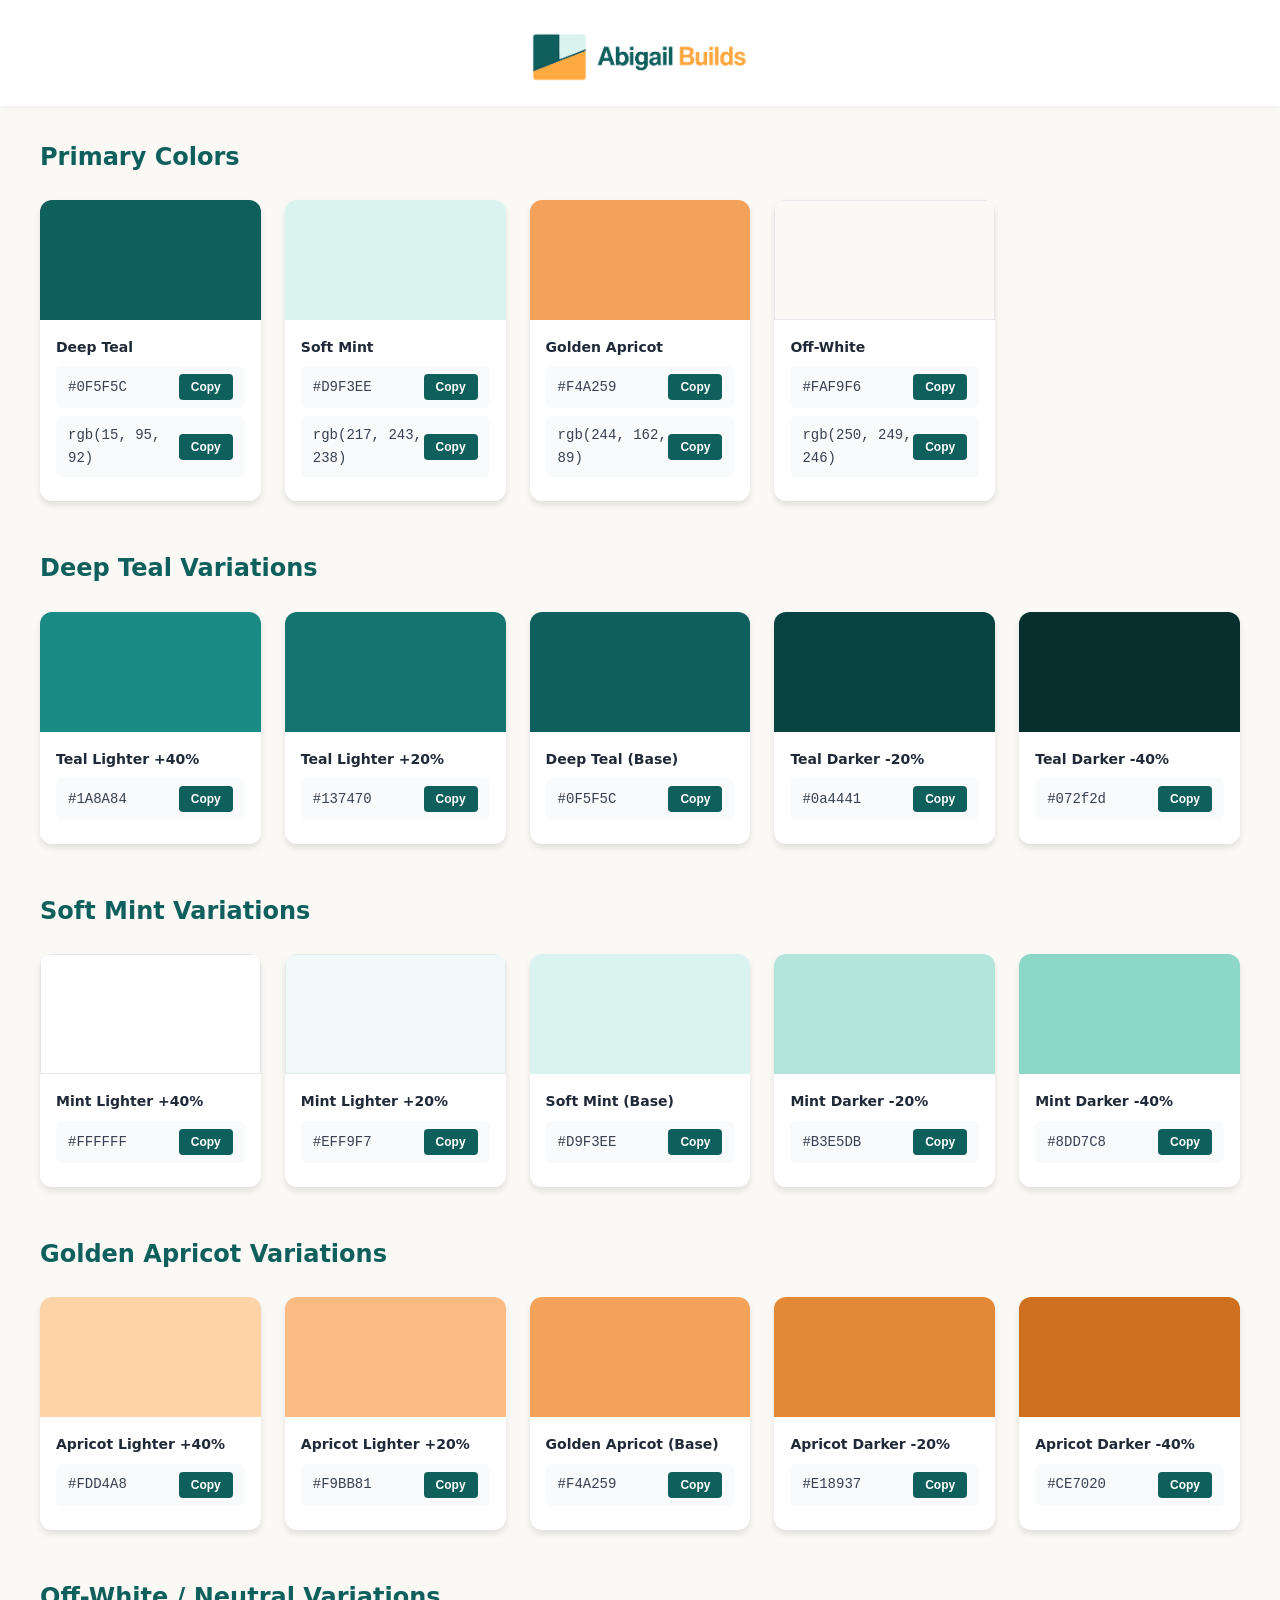
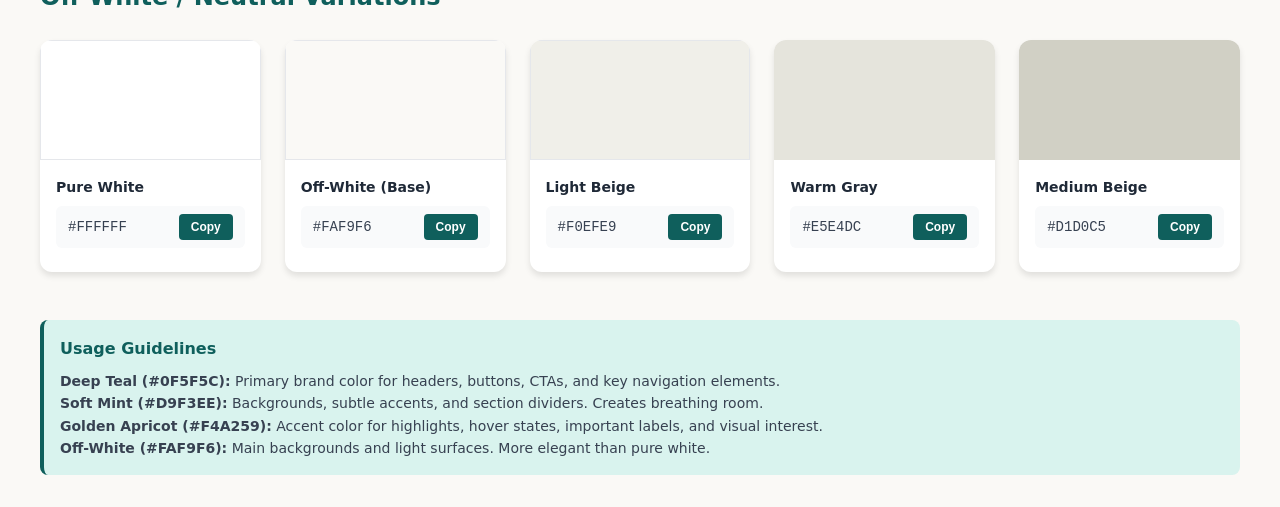
==== brand.html @ 1d853440 "clean up brand" ====
<!DOCTYPE html>
<html lang="en">
<head>
    <meta charset="UTF-8">
    <meta name="viewport" content="width=device-width, initial-scale=1.0">
    <meta name="robots" content="noindex, nofollow">
    <title>Abigail Builds - Brand Colors</title>
    <style>
        * {
            margin: 0;
            padding: 0;
            box-sizing: border-box;
        }

        body {
            font-family: 'Inter', -apple-system, BlinkMacSystemFont, 'Segoe UI', system-ui, sans-serif;
            background: #FAF9F6;
            color: #1f2937;
            padding: 2rem;
            line-height: 1.6;
        }

        .container {
            max-width: 1200px;
            margin: 0 auto;
        }

        header {
            text-align: center;
            margin-bottom: 3rem;
            padding-bottom: 2rem;
            border-bottom: 2px solid #D9F3EE;
        }

        h1 {
            font-size: 2.5rem;
            font-weight: 700;
            color: #0F5F5C;
            margin-bottom: 0.5rem;
        }

        .subtitle {
            color: #6b7280;
            font-size: 1.125rem;
        }

        .color-section {
            margin-bottom: 3rem;
        }

        .section-title {
            font-size: 1.5rem;
            font-weight: 600;
            margin-bottom: 1.5rem;
            color: #0F5F5C;
        }

        .color-grid {
            display: grid;
            grid-template-columns: repeat(auto-fill, minmax(200px, 1fr));
            gap: 1.5rem;
        }

        .color-card {
            background: white;
            border-radius: 12px;
            overflow: hidden;
            box-shadow: 0 4px 6px rgba(0, 0, 0, 0.1);
            transition: transform 0.2s, box-shadow 0.2s;
        }

        .color-card:hover {
            transform: translateY(-4px);
            box-shadow: 0 8px 12px rgba(0, 0, 0, 0.15);
        }

        .color-swatch {
            height: 120px;
            position: relative;
        }

        .color-info {
            padding: 1rem;
        }

        .color-name {
            font-weight: 600;
            font-size: 0.875rem;
            margin-bottom: 0.5rem;
            color: #1f2937;
        }

        .color-code {
            display: flex;
            justify-content: space-between;
            align-items: center;
            background: #f9fafb;
            padding: 0.5rem 0.75rem;
            border-radius: 6px;
            margin-bottom: 0.5rem;
        }

        .code-text {
            font-family: 'Monaco', 'Courier New', monospace;
            font-size: 0.875rem;
            font-weight: 500;
            color: #374151;
        }

        .copy-btn {
            background: #0F5F5C;
            color: white;
            border: none;
            padding: 0.375rem 0.75rem;
            border-radius: 4px;
            font-size: 0.75rem;
            font-weight: 600;
            cursor: pointer;
            transition: background 0.2s;
        }

        .copy-btn:hover {
            background: #0a4441;
        }

        .copy-btn:active {
            transform: scale(0.95);
        }

        .copy-btn.copied {
            background: #F4A259;
        }

        .usage-note {
            background: #D9F3EE;
            padding: 1rem;
            border-radius: 8px;
            margin-top: 3rem;
            border-left: 4px solid #0F5F5C;
        }

        .usage-note h3 {
            color: #0F5F5C;
            margin-bottom: 0.5rem;
            font-size: 1rem;
        }

        .usage-note p {
            color: #374151;
            font-size: 0.875rem;
        }

        /* Logo Header */
        .brand-header {
            text-align: center;
            padding: 2rem 0 1rem 0;
            margin: -2rem -2rem 2rem -2rem;
            background: white;
            box-shadow: 0 2px 8px rgba(0, 0, 0, 0.05);
        }

        .logo {
            height: 50px;
            width: auto;
        }

        @media (max-width: 768px) {
            body {
                padding: 1rem;
            }

            .brand-header {
                margin: -1rem -1rem 1rem -1rem;
            }

            .logo {
                height: 40px;
            }

            h1 {
                font-size: 1.75rem;
            }

            .color-grid {
                grid-template-columns: 1fr;
            }
        }
    </style>
</head>
<body>
    <!-- Brand Logo Header -->
    <div class="brand-header">
        <img src="images/brand/logo-horizontal.png" alt="Abigail Builds" class="logo">
    </div>

    <div class="container">
        <!-- Primary Colors -->
        <section class="color-section">
            <h2 class="section-title">Primary Colors</h2>
            <div class="color-grid">
                <!-- Deep Teal -->
                <div class="color-card">
                    <div class="color-swatch" style="background: #0F5F5C;"></div>
                    <div class="color-info">
                        <div class="color-name">Deep Teal</div>
                        <div class="color-code">
                            <span class="code-text">#0F5F5C</span>
                            <button class="copy-btn" onclick="copyColor('#0F5F5C', this)">Copy</button>
                        </div>
                        <div class="color-code">
                            <span class="code-text">rgb(15, 95, 92)</span>
                            <button class="copy-btn" onclick="copyColor('rgb(15, 95, 92)', this)">Copy</button>
                        </div>
                    </div>
                </div>

                <!-- Soft Mint -->
                <div class="color-card">
                    <div class="color-swatch" style="background: #D9F3EE;"></div>
                    <div class="color-info">
                        <div class="color-name">Soft Mint</div>
                        <div class="color-code">
                            <span class="code-text">#D9F3EE</span>
                            <button class="copy-btn" onclick="copyColor('#D9F3EE', this)">Copy</button>
                        </div>
                        <div class="color-code">
                            <span class="code-text">rgb(217, 243, 238)</span>
                            <button class="copy-btn" onclick="copyColor('rgb(217, 243, 238)', this)">Copy</button>
                        </div>
                    </div>
                </div>

                <!-- Golden Apricot -->
                <div class="color-card">
                    <div class="color-swatch" style="background: #F4A259;"></div>
                    <div class="color-info">
                        <div class="color-name">Golden Apricot</div>
                        <div class="color-code">
                            <span class="code-text">#F4A259</span>
                            <button class="copy-btn" onclick="copyColor('#F4A259', this)">Copy</button>
                        </div>
                        <div class="color-code">
                            <span class="code-text">rgb(244, 162, 89)</span>
                            <button class="copy-btn" onclick="copyColor('rgb(244, 162, 89)', this)">Copy</button>
                        </div>
                    </div>
                </div>

                <!-- Off-White -->
                <div class="color-card">
                    <div class="color-swatch" style="background: #FAF9F6; border: 1px solid #e5e7eb;"></div>
                    <div class="color-info">
                        <div class="color-name">Off-White</div>
                        <div class="color-code">
                            <span class="code-text">#FAF9F6</span>
                            <button class="copy-btn" onclick="copyColor('#FAF9F6', this)">Copy</button>
                        </div>
                        <div class="color-code">
                            <span class="code-text">rgb(250, 249, 246)</span>
                            <button class="copy-btn" onclick="copyColor('rgb(250, 249, 246)', this)">Copy</button>
                        </div>
                    </div>
                </div>
            </div>
        </section>

        <!-- Deep Teal Variations -->
        <section class="color-section">
            <h2 class="section-title">Deep Teal Variations</h2>
            <div class="color-grid">
                <div class="color-card">
                    <div class="color-swatch" style="background: #1A8A84;"></div>
                    <div class="color-info">
                        <div class="color-name">Teal Lighter +40%</div>
                        <div class="color-code">
                            <span class="code-text">#1A8A84</span>
                            <button class="copy-btn" onclick="copyColor('#1A8A84', this)">Copy</button>
                        </div>
                    </div>
                </div>

                <div class="color-card">
                    <div class="color-swatch" style="background: #137470;"></div>
                    <div class="color-info">
                        <div class="color-name">Teal Lighter +20%</div>
                        <div class="color-code">
                            <span class="code-text">#137470</span>
                            <button class="copy-btn" onclick="copyColor('#137470', this)">Copy</button>
                        </div>
                    </div>
                </div>

                <div class="color-card">
                    <div class="color-swatch" style="background: #0F5F5C;"></div>
                    <div class="color-info">
                        <div class="color-name">Deep Teal (Base)</div>
                        <div class="color-code">
                            <span class="code-text">#0F5F5C</span>
                            <button class="copy-btn" onclick="copyColor('#0F5F5C', this)">Copy</button>
                        </div>
                    </div>
                </div>

                <div class="color-card">
                    <div class="color-swatch" style="background: #0a4441;"></div>
                    <div class="color-info">
                        <div class="color-name">Teal Darker -20%</div>
                        <div class="color-code">
                            <span class="code-text">#0a4441</span>
                            <button class="copy-btn" onclick="copyColor('#0a4441', this)">Copy</button>
                        </div>
                    </div>
                </div>

                <div class="color-card">
                    <div class="color-swatch" style="background: #072f2d;"></div>
                    <div class="color-info">
                        <div class="color-name">Teal Darker -40%</div>
                        <div class="color-code">
                            <span class="code-text">#072f2d</span>
                            <button class="copy-btn" onclick="copyColor('#072f2d', this)">Copy</button>
                        </div>
                    </div>
                </div>
            </div>
        </section>

        <!-- Soft Mint Variations -->
        <section class="color-section">
            <h2 class="section-title">Soft Mint Variations</h2>
            <div class="color-grid">
                <div class="color-card">
                    <div class="color-swatch" style="background: #FFFFFF; border: 1px solid #e5e7eb;"></div>
                    <div class="color-info">
                        <div class="color-name">Mint Lighter +40%</div>
                        <div class="color-code">
                            <span class="code-text">#FFFFFF</span>
                            <button class="copy-btn" onclick="copyColor('#FFFFFF', this)">Copy</button>
                        </div>
                    </div>
                </div>

                <div class="color-card">
                    <div class="color-swatch" style="background: #EFF9F7; border: 1px solid #e5e7eb;"></div>
                    <div class="color-info">
                        <div class="color-name">Mint Lighter +20%</div>
                        <div class="color-code">
                            <span class="code-text">#EFF9F7</span>
                            <button class="copy-btn" onclick="copyColor('#EFF9F7', this)">Copy</button>
                        </div>
                    </div>
                </div>

                <div class="color-card">
                    <div class="color-swatch" style="background: #D9F3EE;"></div>
                    <div class="color-info">
                        <div class="color-name">Soft Mint (Base)</div>
                        <div class="color-code">
                            <span class="code-text">#D9F3EE</span>
                            <button class="copy-btn" onclick="copyColor('#D9F3EE', this)">Copy</button>
                        </div>
                    </div>
                </div>

                <div class="color-card">
                    <div class="color-swatch" style="background: #B3E5DB;"></div>
                    <div class="color-info">
                        <div class="color-name">Mint Darker -20%</div>
                        <div class="color-code">
                            <span class="code-text">#B3E5DB</span>
                            <button class="copy-btn" onclick="copyColor('#B3E5DB', this)">Copy</button>
                        </div>
                    </div>
                </div>

                <div class="color-card">
                    <div class="color-swatch" style="background: #8DD7C8;"></div>
                    <div class="color-info">
                        <div class="color-name">Mint Darker -40%</div>
                        <div class="color-code">
                            <span class="code-text">#8DD7C8</span>
                            <button class="copy-btn" onclick="copyColor('#8DD7C8', this)">Copy</button>
                        </div>
                    </div>
                </div>
            </div>
        </section>

        <!-- Golden Apricot Variations -->
        <section class="color-section">
            <h2 class="section-title">Golden Apricot Variations</h2>
            <div class="color-grid">
                <div class="color-card">
                    <div class="color-swatch" style="background: #FDD4A8;"></div>
                    <div class="color-info">
                        <div class="color-name">Apricot Lighter +40%</div>
                        <div class="color-code">
                            <span class="code-text">#FDD4A8</span>
                            <button class="copy-btn" onclick="copyColor('#FDD4A8', this)">Copy</button>
                        </div>
                    </div>
                </div>

                <div class="color-card">
                    <div class="color-swatch" style="background: #F9BB81;"></div>
                    <div class="color-info">
                        <div class="color-name">Apricot Lighter +20%</div>
                        <div class="color-code">
                            <span class="code-text">#F9BB81</span>
                            <button class="copy-btn" onclick="copyColor('#F9BB81', this)">Copy</button>
                        </div>
                    </div>
                </div>

                <div class="color-card">
                    <div class="color-swatch" style="background: #F4A259;"></div>
                    <div class="color-info">
                        <div class="color-name">Golden Apricot (Base)</div>
                        <div class="color-code">
                            <span class="code-text">#F4A259</span>
                            <button class="copy-btn" onclick="copyColor('#F4A259', this)">Copy</button>
                        </div>
                    </div>
                </div>

                <div class="color-card">
                    <div class="color-swatch" style="background: #E18937;"></div>
                    <div class="color-info">
                        <div class="color-name">Apricot Darker -20%</div>
                        <div class="color-code">
                            <span class="code-text">#E18937</span>
                            <button class="copy-btn" onclick="copyColor('#E18937', this)">Copy</button>
                        </div>
                    </div>
                </div>

                <div class="color-card">
                    <div class="color-swatch" style="background: #CE7020;"></div>
                    <div class="color-info">
                        <div class="color-name">Apricot Darker -40%</div>
                        <div class="color-code">
                            <span class="code-text">#CE7020</span>
                            <button class="copy-btn" onclick="copyColor('#CE7020', this)">Copy</button>
                        </div>
                    </div>
                </div>
            </div>
        </section>

        <!-- Off-White Variations -->
        <section class="color-section">
            <h2 class="section-title">Off-White / Neutral Variations</h2>
            <div class="color-grid">
                <div class="color-card">
                    <div class="color-swatch" style="background: #FFFFFF; border: 1px solid #e5e7eb;"></div>
                    <div class="color-info">
                        <div class="color-name">Pure White</div>
                        <div class="color-code">
                            <span class="code-text">#FFFFFF</span>
                            <button class="copy-btn" onclick="copyColor('#FFFFFF', this)">Copy</button>
                        </div>
                    </div>
                </div>

                <div class="color-card">
                    <div class="color-swatch" style="background: #FAF9F6; border: 1px solid #e5e7eb;"></div>
                    <div class="color-info">
                        <div class="color-name">Off-White (Base)</div>
                        <div class="color-code">
                            <span class="code-text">#FAF9F6</span>
                            <button class="copy-btn" onclick="copyColor('#FAF9F6', this)">Copy</button>
                        </div>
                    </div>
                </div>

                <div class="color-card">
                    <div class="color-swatch" style="background: #F0EFE9; border: 1px solid #e5e7eb;"></div>
                    <div class="color-info">
                        <div class="color-name">Light Beige</div>
                        <div class="color-code">
                            <span class="code-text">#F0EFE9</span>
                            <button class="copy-btn" onclick="copyColor('#F0EFE9', this)">Copy</button>
                        </div>
                    </div>
                </div>

                <div class="color-card">
                    <div class="color-swatch" style="background: #E5E4DC;"></div>
                    <div class="color-info">
                        <div class="color-name">Warm Gray</div>
                        <div class="color-code">
                            <span class="code-text">#E5E4DC</span>
                            <button class="copy-btn" onclick="copyColor('#E5E4DC', this)">Copy</button>
                        </div>
                    </div>
                </div>

                <div class="color-card">
                    <div class="color-swatch" style="background: #D1D0C5;"></div>
                    <div class="color-info">
                        <div class="color-name">Medium Beige</div>
                        <div class="color-code">
                            <span class="code-text">#D1D0C5</span>
                            <button class="copy-btn" onclick="copyColor('#D1D0C5', this)">Copy</button>
                        </div>
                    </div>
                </div>
            </div>
        </section>

        <!-- Usage Notes -->
        <div class="usage-note">
            <h3>Usage Guidelines</h3>
            <p><strong>Deep Teal (#0F5F5C):</strong> Primary brand color for headers, buttons, CTAs, and key navigation elements.</p>
            <p><strong>Soft Mint (#D9F3EE):</strong> Backgrounds, subtle accents, and section dividers. Creates breathing room.</p>
            <p><strong>Golden Apricot (#F4A259):</strong> Accent color for highlights, hover states, important labels, and visual interest.</p>
            <p><strong>Off-White (#FAF9F6):</strong> Main backgrounds and light surfaces. More elegant than pure white.</p>
        </div>
    </div>

    <script>
        function copyColor(color, button) {
            navigator.clipboard.writeText(color).then(() => {
                const originalText = button.textContent;
                button.textContent = 'Copied!';
                button.classList.add('copied');
                
                setTimeout(() => {
                    button.textContent = originalText;
                    button.classList.remove('copied');
                }, 1500);
            }).catch(err => {
                console.error('Failed to copy:', err);
            });
        }
    </script>
</body>
</html>
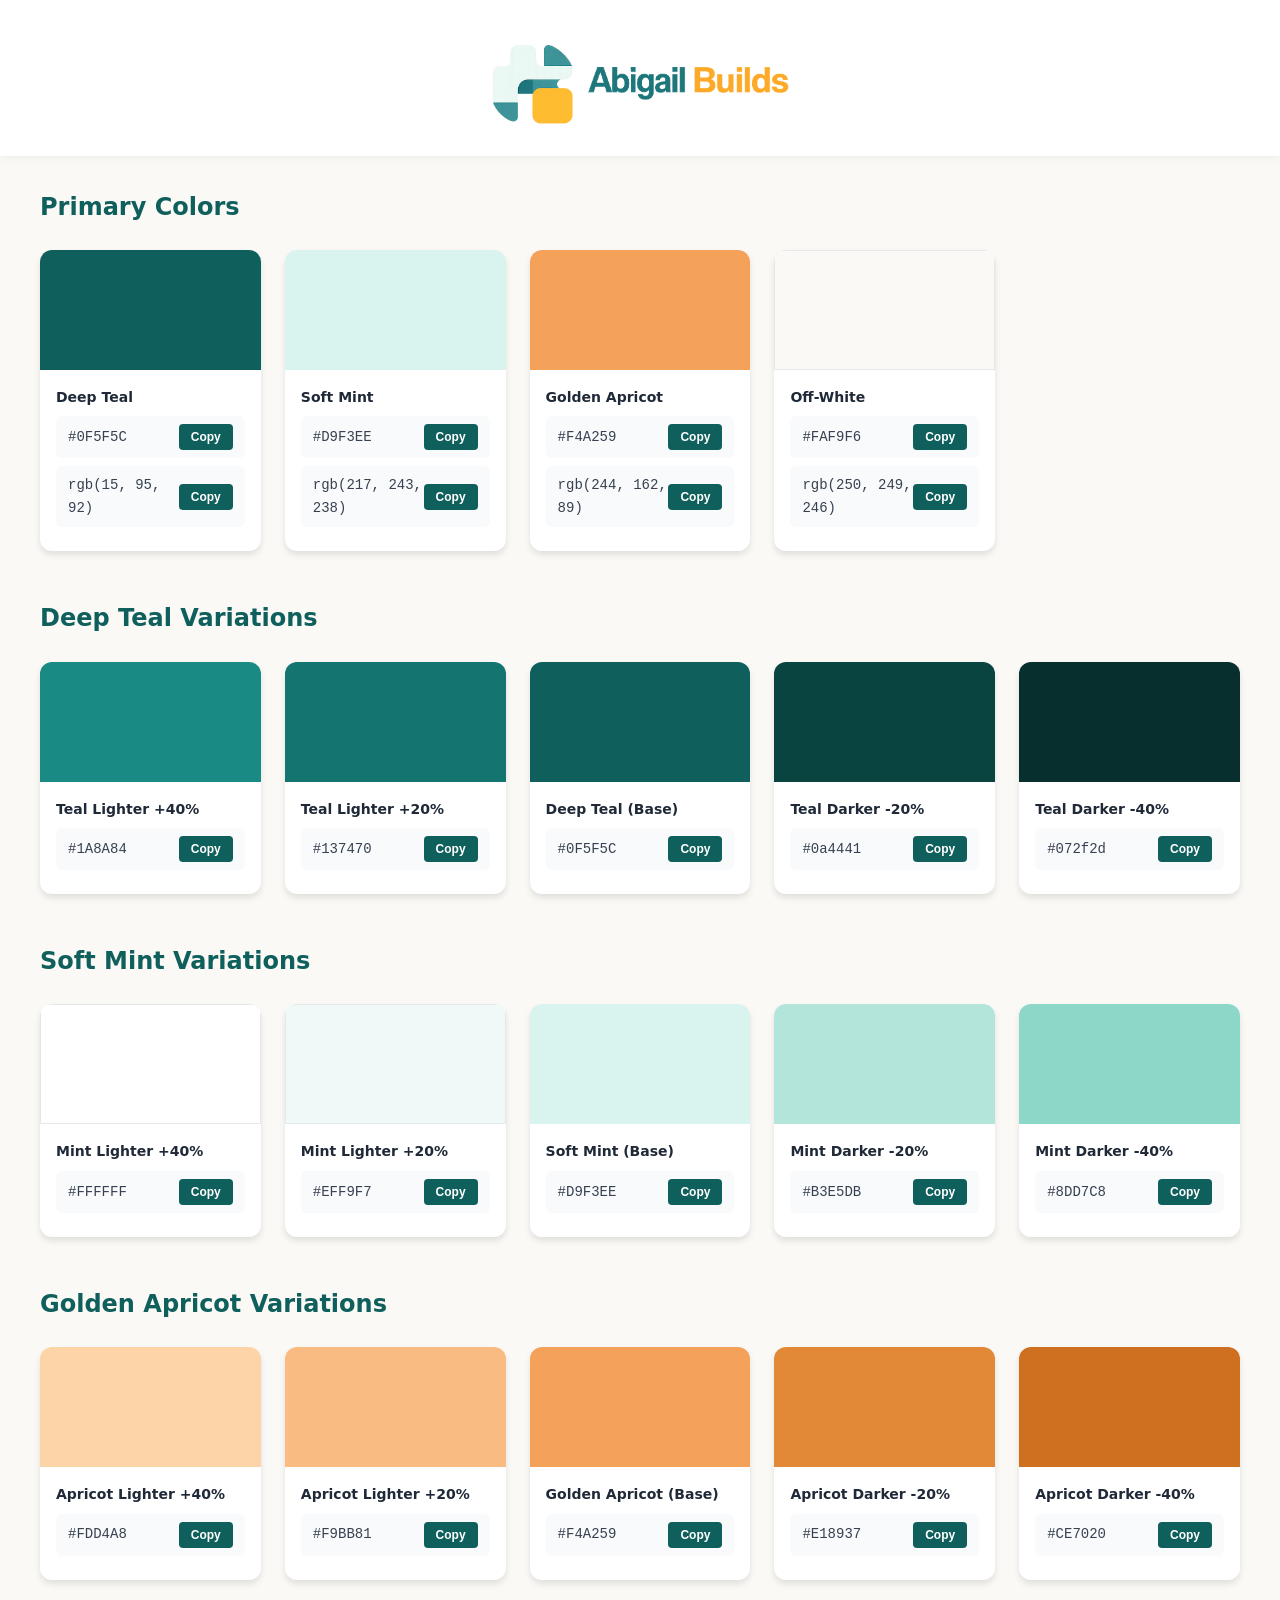
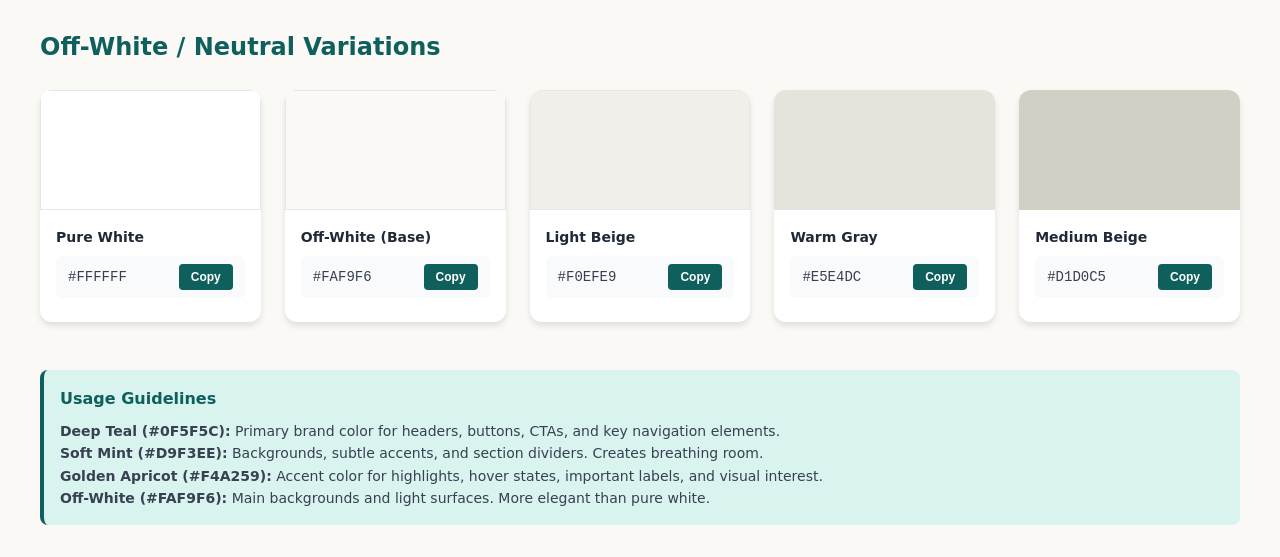
==== commit 85ac743e: "Adjust logos" ====
--- a/brand.html
+++ b/brand.html
@@ -160,7 +160,7 @@
         }
 
         .logo {
-            height: 50px;
+            height: 100px;
             width: auto;
         }
 
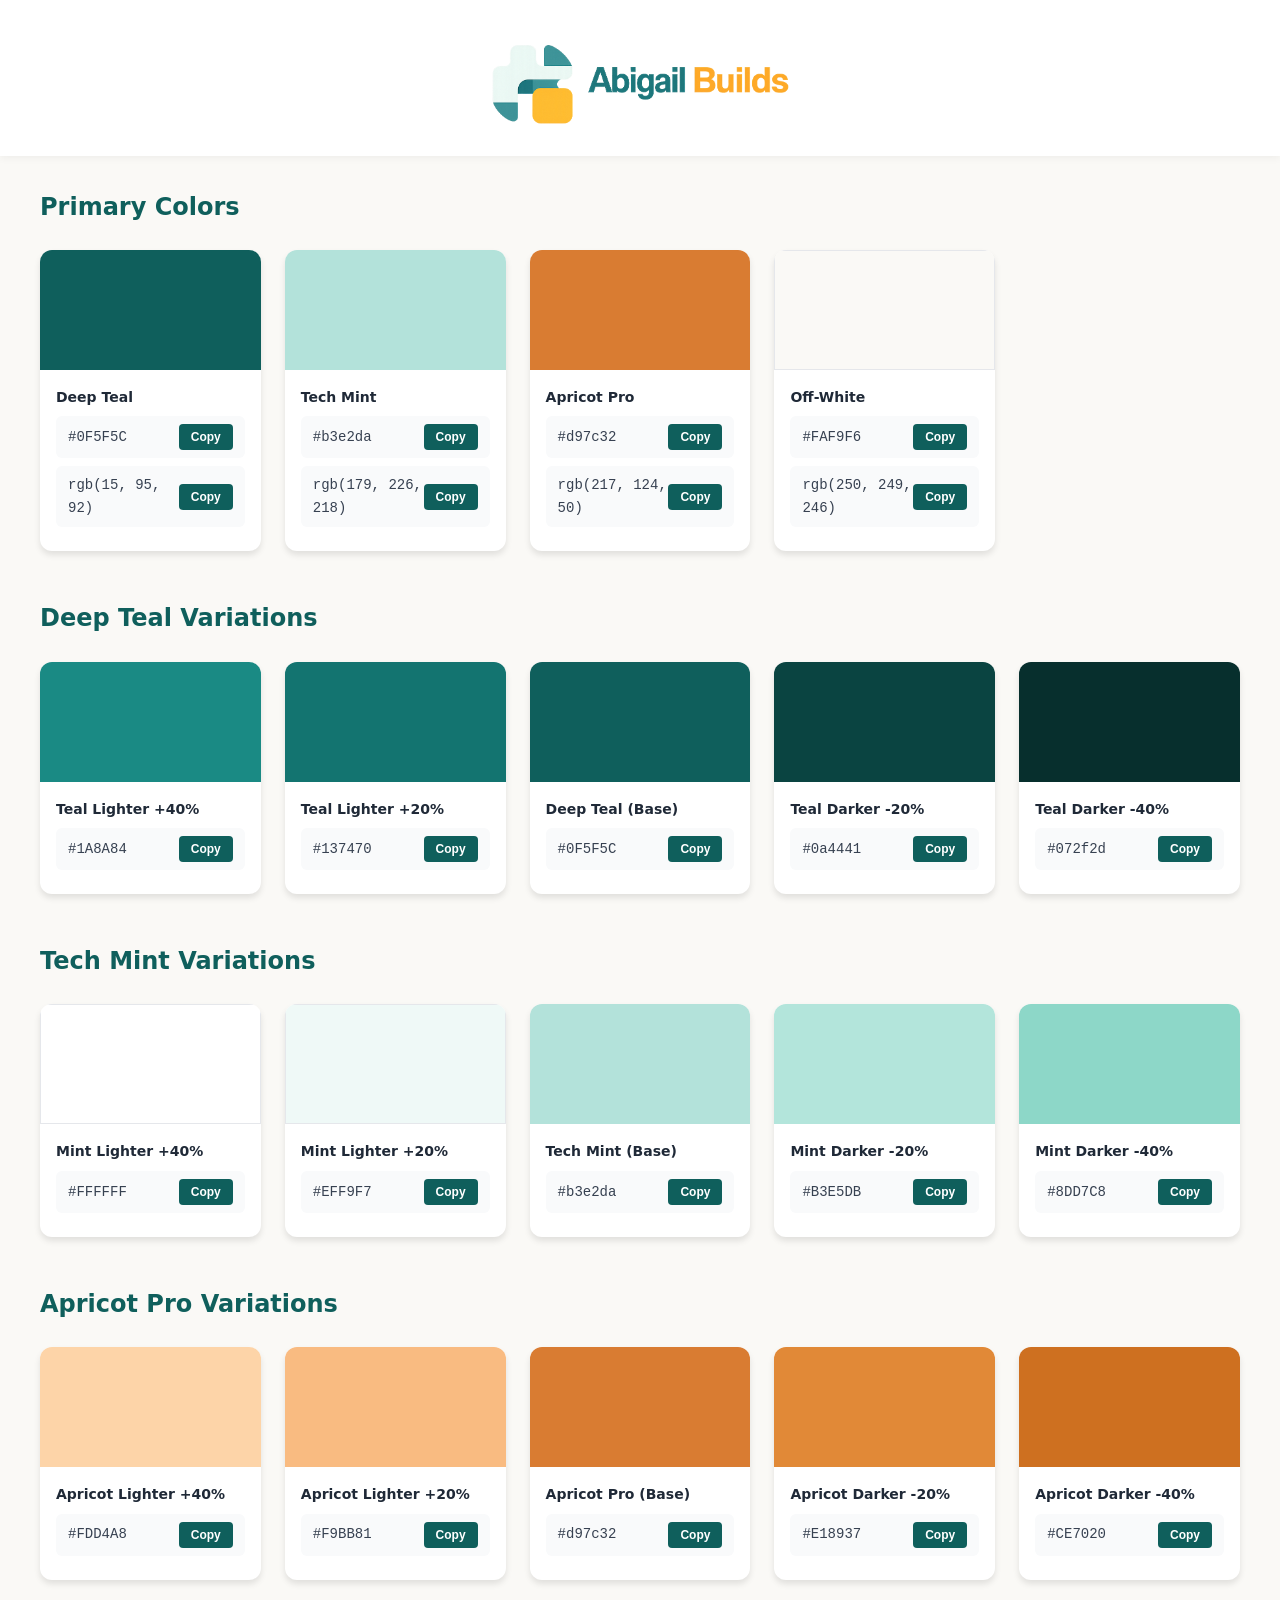
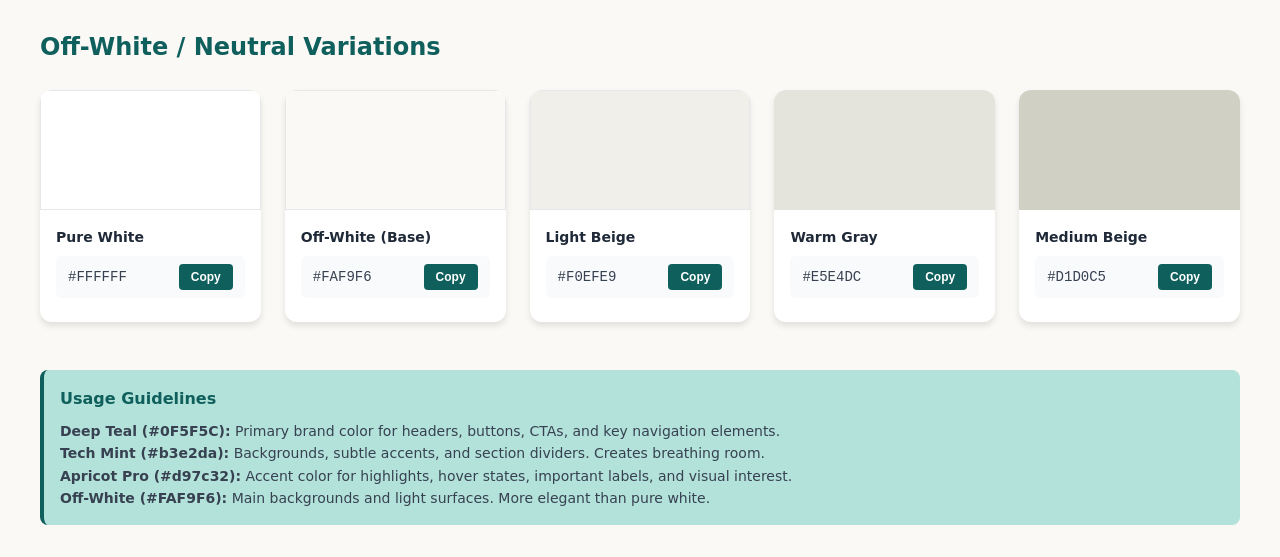
==== commit ed60f5b4: "brand color updates" ====
--- a/brand.html
+++ b/brand.html
@@ -3,8 +3,9 @@
 <head>
     <meta charset="UTF-8">
     <meta name="viewport" content="width=device-width, initial-scale=1.0">
-    <meta name="robots" content="noindex, nofollow">
+    <meta name="robots" content="index, follow">
     <title>Abigail Builds - Brand Colors</title>
+    <link rel="icon" type="image/x-icon" href="images/brand/favicon.ico">
     <style>
         * {
             margin: 0;
@@ -29,7 +30,7 @@
             text-align: center;
             margin-bottom: 3rem;
             padding-bottom: 2rem;
-            border-bottom: 2px solid #D9F3EE;
+            border-bottom: 2px solid #b3e2da;
         }
 
         h1 {
@@ -128,11 +129,11 @@
         }
 
         .copy-btn.copied {
-            background: #F4A259;
+            background: #d97c32;
         }
 
         .usage-note {
-            background: #D9F3EE;
+            background: #b3e2da;
             padding: 1rem;
             border-radius: 8px;
             margin-top: 3rem;
@@ -214,34 +215,34 @@
                     </div>
                 </div>
 
-                <!-- Soft Mint -->
-                <div class="color-card">
-                    <div class="color-swatch" style="background: #D9F3EE;"></div>
-                    <div class="color-info">
-                        <div class="color-name">Soft Mint</div>
-                        <div class="color-code">
-                            <span class="code-text">#D9F3EE</span>
-                            <button class="copy-btn" onclick="copyColor('#D9F3EE', this)">Copy</button>
-                        </div>
-                        <div class="color-code">
-                            <span class="code-text">rgb(217, 243, 238)</span>
-                            <button class="copy-btn" onclick="copyColor('rgb(217, 243, 238)', this)">Copy</button>
-                        </div>
-                    </div>
-                </div>
-
-                <!-- Golden Apricot -->
-                <div class="color-card">
-                    <div class="color-swatch" style="background: #F4A259;"></div>
-                    <div class="color-info">
-                        <div class="color-name">Golden Apricot</div>
-                        <div class="color-code">
-                            <span class="code-text">#F4A259</span>
-                            <button class="copy-btn" onclick="copyColor('#F4A259', this)">Copy</button>
-                        </div>
-                        <div class="color-code">
-                            <span class="code-text">rgb(244, 162, 89)</span>
-                            <button class="copy-btn" onclick="copyColor('rgb(244, 162, 89)', this)">Copy</button>
+                <!-- Tech Mint -->
+                <div class="color-card">
+                    <div class="color-swatch" style="background: #b3e2da;"></div>
+                    <div class="color-info">
+                        <div class="color-name">Tech Mint</div>
+                        <div class="color-code">
+                            <span class="code-text">#b3e2da</span>
+                            <button class="copy-btn" onclick="copyColor('#b3e2da', this)">Copy</button>
+                        </div>
+                        <div class="color-code">
+                            <span class="code-text">rgb(179, 226, 218)</span>
+                            <button class="copy-btn" onclick="copyColor('rgb(179, 226, 218)', this)">Copy</button>
+                        </div>
+                    </div>
+                </div>
+
+                <!-- Apricot Pro -->
+                <div class="color-card">
+                    <div class="color-swatch" style="background: #d97c32;"></div>
+                    <div class="color-info">
+                        <div class="color-name">Apricot Pro</div>
+                        <div class="color-code">
+                            <span class="code-text">#d97c32</span>
+                            <button class="copy-btn" onclick="copyColor('#d97c32', this)">Copy</button>
+                        </div>
+                        <div class="color-code">
+                            <span class="code-text">rgb(217, 124, 50)</span>
+                            <button class="copy-btn" onclick="copyColor('rgb(217, 124, 50)', this)">Copy</button>
                         </div>
                     </div>
                 </div>
@@ -325,9 +326,9 @@
             </div>
         </section>
 
-        <!-- Soft Mint Variations -->
+        <!-- Tech Mint Variations -->
         <section class="color-section">
-            <h2 class="section-title">Soft Mint Variations</h2>
+            <h2 class="section-title">Tech Mint Variations</h2>
             <div class="color-grid">
                 <div class="color-card">
                     <div class="color-swatch" style="background: #FFFFFF; border: 1px solid #e5e7eb;"></div>
@@ -352,12 +353,12 @@
                 </div>
 
                 <div class="color-card">
-                    <div class="color-swatch" style="background: #D9F3EE;"></div>
-                    <div class="color-info">
-                        <div class="color-name">Soft Mint (Base)</div>
-                        <div class="color-code">
-                            <span class="code-text">#D9F3EE</span>
-                            <button class="copy-btn" onclick="copyColor('#D9F3EE', this)">Copy</button>
+                    <div class="color-swatch" style="background: #b3e2da;"></div>
+                    <div class="color-info">
+                        <div class="color-name">Tech Mint (Base)</div>
+                        <div class="color-code">
+                            <span class="code-text">#b3e2da</span>
+                            <button class="copy-btn" onclick="copyColor('#b3e2da', this)">Copy</button>
                         </div>
                     </div>
                 </div>
@@ -386,9 +387,9 @@
             </div>
         </section>
 
-        <!-- Golden Apricot Variations -->
+        <!-- Apricot Pro Variations -->
         <section class="color-section">
-            <h2 class="section-title">Golden Apricot Variations</h2>
+            <h2 class="section-title">Apricot Pro Variations</h2>
             <div class="color-grid">
                 <div class="color-card">
                     <div class="color-swatch" style="background: #FDD4A8;"></div>
@@ -413,12 +414,12 @@
                 </div>
 
                 <div class="color-card">
-                    <div class="color-swatch" style="background: #F4A259;"></div>
-                    <div class="color-info">
-                        <div class="color-name">Golden Apricot (Base)</div>
-                        <div class="color-code">
-                            <span class="code-text">#F4A259</span>
-                            <button class="copy-btn" onclick="copyColor('#F4A259', this)">Copy</button>
+                    <div class="color-swatch" style="background: #d97c32;"></div>
+                    <div class="color-info">
+                        <div class="color-name">Apricot Pro (Base)</div>
+                        <div class="color-code">
+                            <span class="code-text">#d97c32</span>
+                            <button class="copy-btn" onclick="copyColor('#d97c32', this)">Copy</button>
                         </div>
                     </div>
                 </div>
@@ -512,8 +513,8 @@
         <div class="usage-note">
             <h3>Usage Guidelines</h3>
             <p><strong>Deep Teal (#0F5F5C):</strong> Primary brand color for headers, buttons, CTAs, and key navigation elements.</p>
-            <p><strong>Soft Mint (#D9F3EE):</strong> Backgrounds, subtle accents, and section dividers. Creates breathing room.</p>
-            <p><strong>Golden Apricot (#F4A259):</strong> Accent color for highlights, hover states, important labels, and visual interest.</p>
+            <p><strong>Tech Mint (#b3e2da):</strong> Backgrounds, subtle accents, and section dividers. Creates breathing room.</p>
+            <p><strong>Apricot Pro (#d97c32):</strong> Accent color for highlights, hover states, important labels, and visual interest.</p>
             <p><strong>Off-White (#FAF9F6):</strong> Main backgrounds and light surfaces. More elegant than pure white.</p>
         </div>
     </div>
